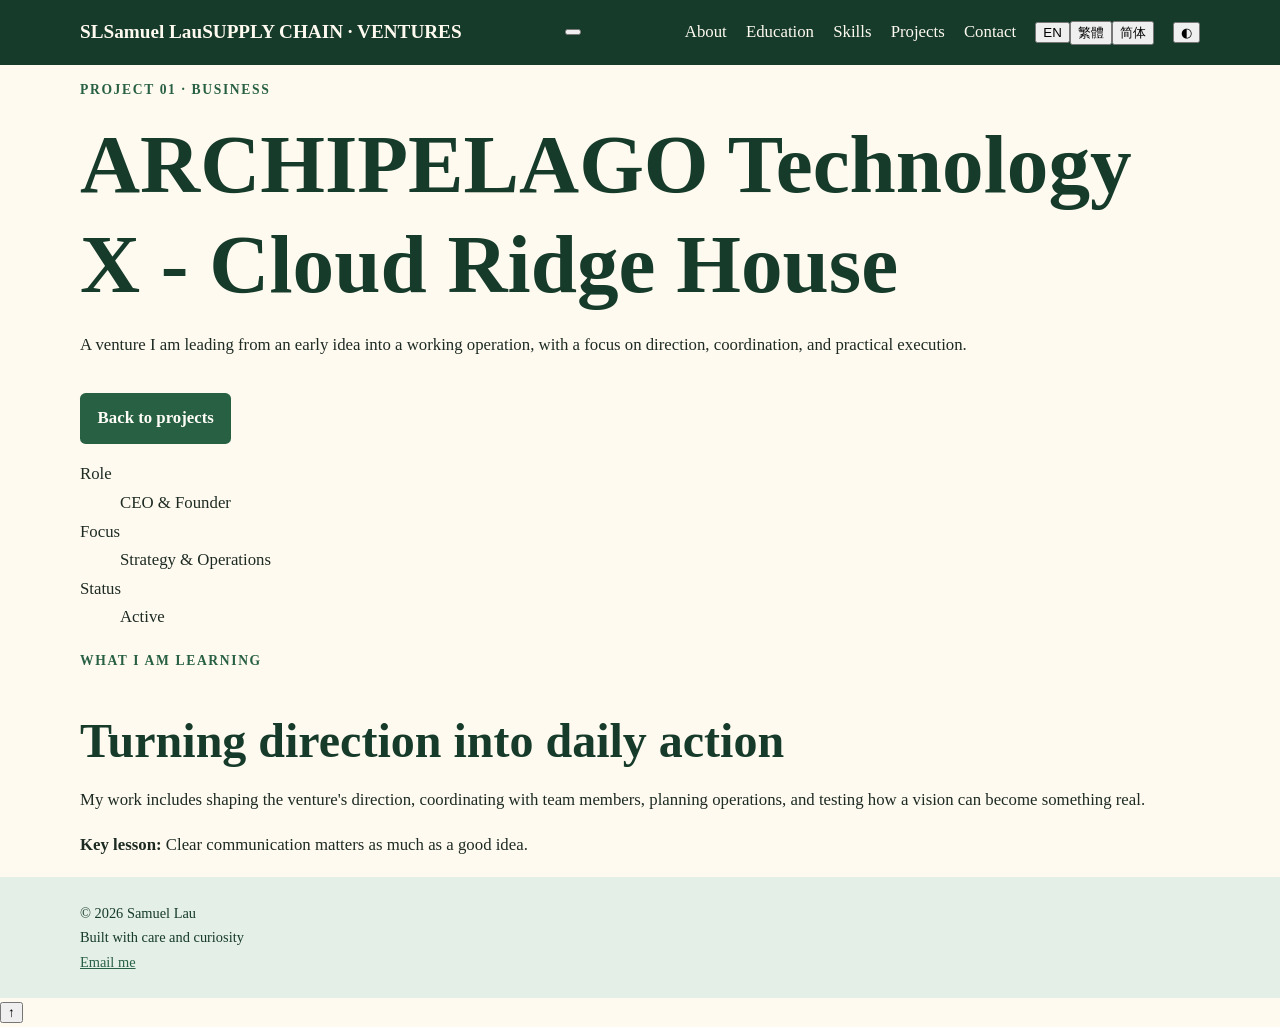
==== project-01.html @ cc4ba356 "Add files via upload" ====
<!doctype html>
<html lang="en">
<head>
  <meta charset="utf-8">
  <meta name="viewport" content="width=device-width, initial-scale=1">
  <meta name="description" content="Project 01: ARCHIPELAGO Technology X and Cloud Ridge House.">
  <meta name="author" content="Samuel Lau">
  <meta name="theme-color" content="#075b9f">
  <title>Project 01 | Samuel Lau</title>
  <link rel="preconnect" href="https://fonts.googleapis.com">
  <link rel="preconnect" href="https://fonts.gstatic.com" crossorigin>
  <link href="https://fonts.googleapis.com/css2?family=Fraunces:opsz,wght@9..144,400;9..144,600;9..144,700&family=Inter:wght@400;500;600;700&display=swap" rel="stylesheet">
  <link rel="stylesheet" href="style.css">
</head>
<body data-page="project-detail">
<a class="skip-link" href="#main-content">Skip to main content</a>
<header class="site-header" id="site-header"><nav class="container navigation" aria-label="Main navigation"><a class="site-name" href="index.html"><span class="logo-mark" aria-hidden="true"><span>SL</span><i></i></span><span class="brand-copy"><span class="brand-name">Samuel Lau</span><span class="brand-descriptor">SUPPLY CHAIN · VENTURES</span></span></a><button class="nav-toggle" id="navToggle" type="button" aria-expanded="false" aria-controls="navLinks" aria-label="Toggle navigation"><span></span><span></span><span></span></button><ul class="nav-links" id="navLinks"><li><a href="about.html">About</a></li><li><a href="education.html">Education</a></li><li><a href="skills.html">Skills</a></li><li><a class="active" aria-current="page" href="projects.html">Projects</a></li><li><a href="contact.html">Contact</a></li><li><div class="language-switcher" role="group" aria-label="Website language"><button type="button" class="language-button" data-language="en" aria-pressed="true">EN</button><button type="button" class="language-button" data-language="zh-Hant" aria-pressed="false">繁體</button><button type="button" class="language-button" data-language="zh-Hans" aria-pressed="false">简体</button></div></li><li><button class="theme-toggle" id="themeToggle" type="button" aria-label="Toggle dark mode">◐</button></li></ul></nav></header>
<main id="main-content"><section class="detail-hero" aria-labelledby="project-heading"><div class="container detail-layout"><div class="detail-copy"><p class="eyebrow">Project 01 · Business</p><h1 id="project-heading">ARCHIPELAGO Technology X - Cloud Ridge House</h1><p class="detail-lead">A venture I am leading from an early idea into a working operation, with a focus on direction, coordination, and practical execution.</p><div class="detail-actions"><a class="button" href="projects.html">Back to projects</a></div></div><aside class="detail-panel" aria-label="Project details"><dl><div><dt>Role</dt><dd>CEO &amp; Founder</dd></div><div><dt>Focus</dt><dd>Strategy &amp; Operations</dd></div><div><dt>Status</dt><dd>Active</dd></div></dl></aside></div></section><section class="detail-section container"><div class="detail-copy"><p class="eyebrow">What I am learning</p><h2>Turning direction into daily action</h2><p>My work includes shaping the venture's direction, coordinating with team members, planning operations, and testing how a vision can become something real.</p><p><strong>Key lesson:</strong> Clear communication matters as much as a good idea.</p></div></section></main>
<footer class="site-footer"><div class="container footer-inner"><p>© <span id="year"></span> Samuel Lau</p><p>Built with care and curiosity</p><a href="https://mail.google.com/mail/?view=cm&amp;fs=1&amp;to=kinyeung.lau@gmail.com" target="_blank" rel="noopener noreferrer">Email me</a></div></footer><button class="back-to-top" id="backToTop" type="button" aria-label="Back to top">↑</button><script src="script.js"></script>
</body>
</html>
---- style.css ----
﻿/* Change these colour variables to update the site's palette. */
:root { --navy:#163b2a; --blue:#286044; --blue-light:#e4efe7; --cream:#fffaf0; --paper:#fffdf7; --ink:#1d2b23; --line:#bfd1c3; --focus:#8a4300; }
* { box-sizing:border-box; } html { scroll-behavior:smooth; }
body { margin:0; background:var(--cream); color:var(--ink); font-family:Georgia, "Times New Roman", serif; font-size:1.05rem; line-height:1.7; }
h1,h2,h3 { color:var(--navy); line-height:1.2; } h1 { font-size:clamp(2.7rem,8vw,5.2rem); margin:.35rem 0; } h2 { font-size:clamp(2rem,4vw,3rem); margin-bottom:1rem; } h3 { font-size:1.3rem; margin:0 0 .5rem; }
a { color:var(--blue); } a:hover { color:var(--navy); } a:focus-visible,.button:focus-visible { outline:3px solid var(--focus); outline-offset:4px; border-radius:3px; }
.container { width:min(100% - 2rem,70rem); margin-inline:auto; }
.site-header { background:var(--navy); } .navigation { display:flex; align-items:center; justify-content:space-between; gap:1rem; padding:1rem 0; } .site-name,.nav-links a { color:var(--cream); text-decoration:none; } .site-name { font-weight:bold; font-size:1.2rem; } .nav-links { display:flex; flex-wrap:wrap; gap:.7rem 1.2rem; list-style:none; margin:0; padding:0; } .nav-links a:hover { color:var(--blue-light); }
.skip-link { position:absolute; left:1rem; top:-5rem; padding:.5rem .8rem; background:var(--cream); color:var(--navy); z-index:2; } .skip-link:focus { top:1rem; }
.hero { display:grid; grid-template-columns:1.05fr .95fr; align-items:center; gap:clamp(2rem,6vw,5rem); padding-block:clamp(4rem,12vw,8rem); } .eyebrow { color:var(--blue); font-size:.85rem; font-weight:bold; letter-spacing:.12em; text-transform:uppercase; } .hero-role { color:var(--blue); font-size:1.4rem; margin-bottom:1rem; } .hero-intro,.section-intro { max-width:45rem; font-size:1.2rem; } .button { display:inline-block; margin-top:1rem; padding:.7rem 1.1rem; background:var(--blue); color:var(--paper); font-weight:bold; text-decoration:none; border-radius:.35rem; } .button:hover { background:var(--navy); color:var(--paper); }
.hero-photo { margin:0; } .hero-photo img { display:block; width:100%; aspect-ratio:4 / 3; object-fit:cover; border:8px solid var(--paper); border-radius:1rem; box-shadow:0 1rem 2.5rem rgba(22,59,42,.2); } .hero-photo figcaption { margin-top:.6rem; color:var(--blue); font-size:.9rem; text-align:center; }
.section { padding-block:clamp(3rem,8vw,6rem); } .section-tint { background:var(--blue-light); } .card-grid { display:grid; grid-template-columns:repeat(3,1fr); gap:1.25rem; list-style:none; margin:2rem 0 0; padding:0; } .info-card,.project-card { padding:1.5rem; background:var(--paper); border:1px solid var(--line); border-radius:.5rem; } .project-number { color:var(--blue); font-size:.85rem; font-weight:bold; letter-spacing:.08em; margin-bottom:1rem; }
.contact-section { background:var(--navy); color:var(--cream); } .contact-section h2,.contact-section .eyebrow { color:var(--cream); } .email-link { color:var(--cream); font-weight:bold; } .site-footer { padding-block:1.5rem; background:var(--blue-light); color:var(--navy); font-size:.9rem; } .site-footer p { margin:0; }
/* Adjust this spacing and breakpoint for a different mobile layout. */
@media (max-width:700px) { .navigation { align-items:flex-start; flex-direction:column; } .nav-links { gap:.35rem .9rem; } .project-grid { grid-template-columns:1fr; } .hero { grid-template-columns:1fr; padding-block:4rem; } .hero-photo { max-width:34rem; width:100%; margin-inline:auto; } }
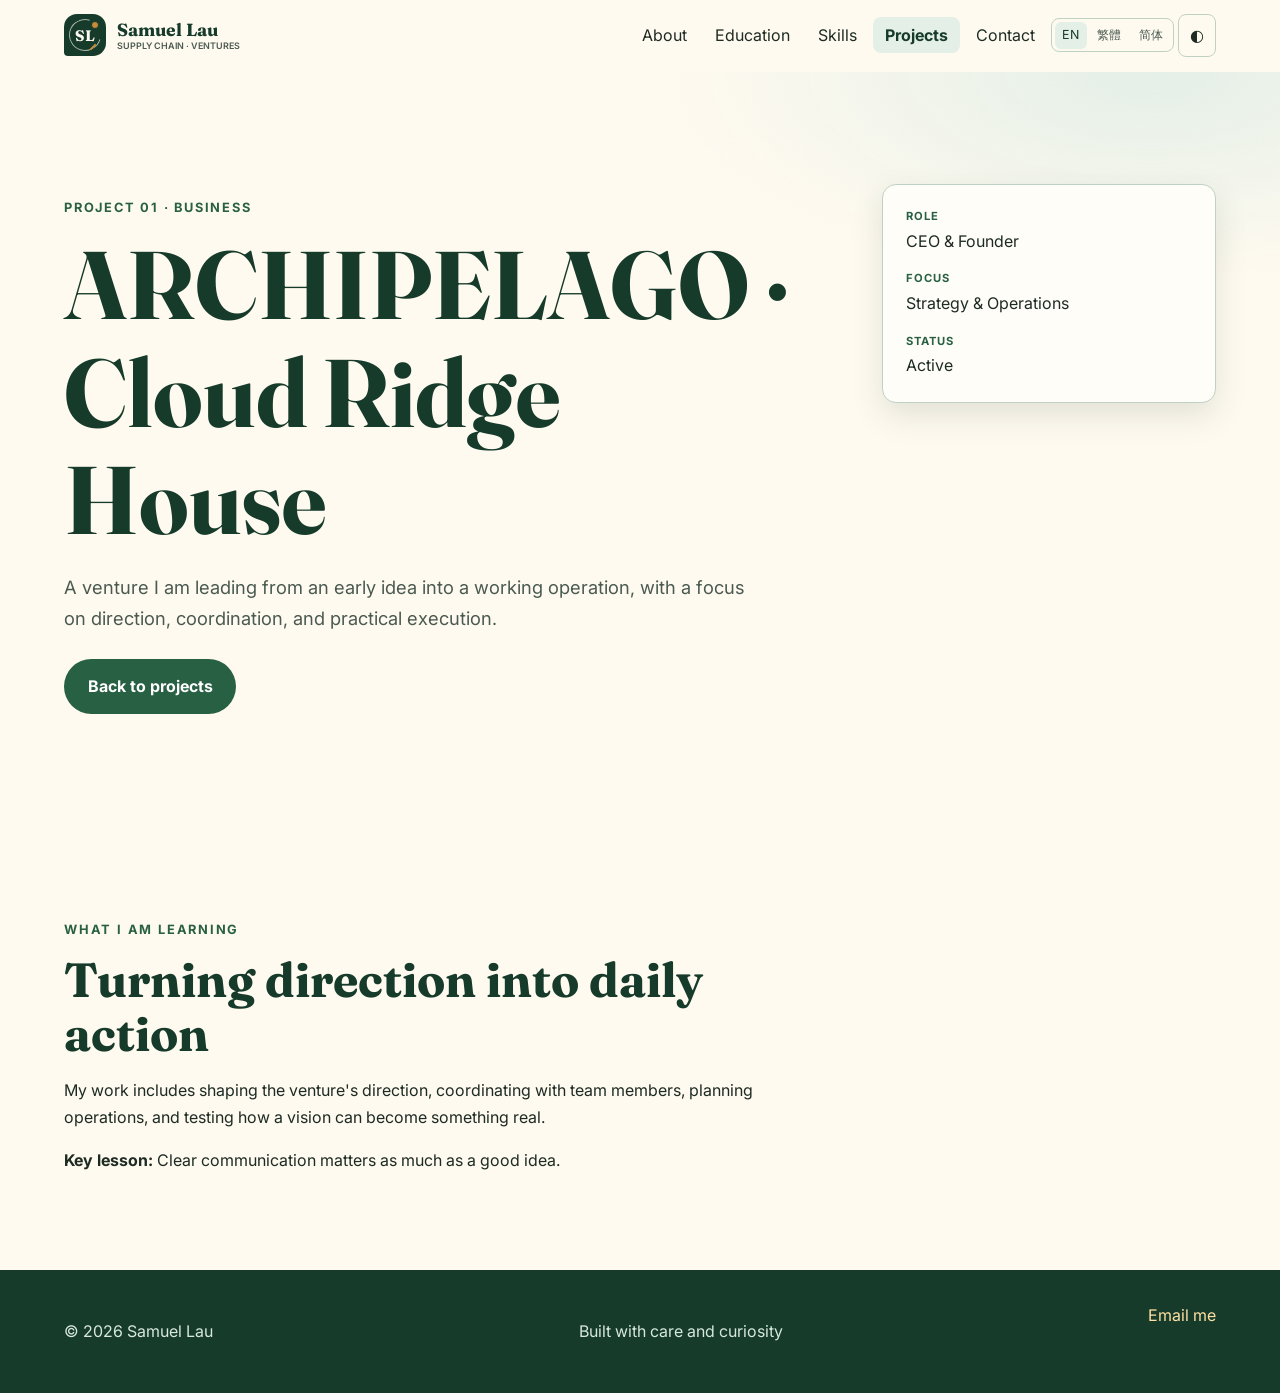
==== commit 7ff0e124: "Add files via upload" ====
--- a/project-01.html
+++ b/project-01.html
@@ -1,9 +1,9 @@
-<!doctype html>
+﻿<!doctype html>
 <html lang="en">
 <head>
   <meta charset="utf-8">
   <meta name="viewport" content="width=device-width, initial-scale=1">
-  <meta name="description" content="Project 01: ARCHIPELAGO Technology X and Cloud Ridge House.">
+  <meta name="description" content="Project 01: ARCHIPELAGO · Cloud Ridge House.">
   <meta name="author" content="Samuel Lau">
   <meta name="theme-color" content="#075b9f">
   <title>Project 01 | Samuel Lau</title>
@@ -15,7 +15,7 @@
 <body data-page="project-detail">
 <a class="skip-link" href="#main-content">Skip to main content</a>
 <header class="site-header" id="site-header"><nav class="container navigation" aria-label="Main navigation"><a class="site-name" href="index.html"><span class="logo-mark" aria-hidden="true"><span>SL</span><i></i></span><span class="brand-copy"><span class="brand-name">Samuel Lau</span><span class="brand-descriptor">SUPPLY CHAIN · VENTURES</span></span></a><button class="nav-toggle" id="navToggle" type="button" aria-expanded="false" aria-controls="navLinks" aria-label="Toggle navigation"><span></span><span></span><span></span></button><ul class="nav-links" id="navLinks"><li><a href="about.html">About</a></li><li><a href="education.html">Education</a></li><li><a href="skills.html">Skills</a></li><li><a class="active" aria-current="page" href="projects.html">Projects</a></li><li><a href="contact.html">Contact</a></li><li><div class="language-switcher" role="group" aria-label="Website language"><button type="button" class="language-button" data-language="en" aria-pressed="true">EN</button><button type="button" class="language-button" data-language="zh-Hant" aria-pressed="false">繁體</button><button type="button" class="language-button" data-language="zh-Hans" aria-pressed="false">简体</button></div></li><li><button class="theme-toggle" id="themeToggle" type="button" aria-label="Toggle dark mode">◐</button></li></ul></nav></header>
-<main id="main-content"><section class="detail-hero" aria-labelledby="project-heading"><div class="container detail-layout"><div class="detail-copy"><p class="eyebrow">Project 01 · Business</p><h1 id="project-heading">ARCHIPELAGO Technology X - Cloud Ridge House</h1><p class="detail-lead">A venture I am leading from an early idea into a working operation, with a focus on direction, coordination, and practical execution.</p><div class="detail-actions"><a class="button" href="projects.html">Back to projects</a></div></div><aside class="detail-panel" aria-label="Project details"><dl><div><dt>Role</dt><dd>CEO &amp; Founder</dd></div><div><dt>Focus</dt><dd>Strategy &amp; Operations</dd></div><div><dt>Status</dt><dd>Active</dd></div></dl></aside></div></section><section class="detail-section container"><div class="detail-copy"><p class="eyebrow">What I am learning</p><h2>Turning direction into daily action</h2><p>My work includes shaping the venture's direction, coordinating with team members, planning operations, and testing how a vision can become something real.</p><p><strong>Key lesson:</strong> Clear communication matters as much as a good idea.</p></div></section></main>
+<main id="main-content"><section class="detail-hero" aria-labelledby="project-heading"><div class="container detail-layout"><div class="detail-copy"><p class="eyebrow">Project 01 · Business</p><h1 id="project-heading"><span data-company-name>ARCHIPELAGO · Cloud Ridge House</span></h1><p class="detail-lead">A venture I am leading from an early idea into a working operation, with a focus on direction, coordination, and practical execution.</p><div class="detail-actions"><a class="button" href="projects.html">Back to projects</a></div></div><aside class="detail-panel" aria-label="Project details"><dl><div><dt>Role</dt><dd>CEO &amp; Founder</dd></div><div><dt>Focus</dt><dd>Strategy &amp; Operations</dd></div><div><dt>Status</dt><dd>Active</dd></div></dl></aside></div></section><section class="detail-section container"><div class="detail-copy"><p class="eyebrow">What I am learning</p><h2>Turning direction into daily action</h2><p>My work includes shaping the venture's direction, coordinating with team members, planning operations, and testing how a vision can become something real.</p><p><strong>Key lesson:</strong> Clear communication matters as much as a good idea.</p></div></section></main>
 <footer class="site-footer"><div class="container footer-inner"><p>© <span id="year"></span> Samuel Lau</p><p>Built with care and curiosity</p><a href="https://mail.google.com/mail/?view=cm&amp;fs=1&amp;to=kinyeung.lau@gmail.com" target="_blank" rel="noopener noreferrer">Email me</a></div></footer><button class="back-to-top" id="backToTop" type="button" aria-label="Back to top">↑</button><script src="script.js"></script>
 </body>
 </html>
--- a/style.css
+++ b/style.css
@@ -1,15 +1,28 @@
-﻿/* Change these colour variables to update the site's palette. */
-:root { --navy:#163b2a; --blue:#286044; --blue-light:#e4efe7; --cream:#fffaf0; --paper:#fffdf7; --ink:#1d2b23; --line:#bfd1c3; --focus:#8a4300; }
-* { box-sizing:border-box; } html { scroll-behavior:smooth; }
-body { margin:0; background:var(--cream); color:var(--ink); font-family:Georgia, "Times New Roman", serif; font-size:1.05rem; line-height:1.7; }
-h1,h2,h3 { color:var(--navy); line-height:1.2; } h1 { font-size:clamp(2.7rem,8vw,5.2rem); margin:.35rem 0; } h2 { font-size:clamp(2rem,4vw,3rem); margin-bottom:1rem; } h3 { font-size:1.3rem; margin:0 0 .5rem; }
-a { color:var(--blue); } a:hover { color:var(--navy); } a:focus-visible,.button:focus-visible { outline:3px solid var(--focus); outline-offset:4px; border-radius:3px; }
-.container { width:min(100% - 2rem,70rem); margin-inline:auto; }
-.site-header { background:var(--navy); } .navigation { display:flex; align-items:center; justify-content:space-between; gap:1rem; padding:1rem 0; } .site-name,.nav-links a { color:var(--cream); text-decoration:none; } .site-name { font-weight:bold; font-size:1.2rem; } .nav-links { display:flex; flex-wrap:wrap; gap:.7rem 1.2rem; list-style:none; margin:0; padding:0; } .nav-links a:hover { color:var(--blue-light); }
-.skip-link { position:absolute; left:1rem; top:-5rem; padding:.5rem .8rem; background:var(--cream); color:var(--navy); z-index:2; } .skip-link:focus { top:1rem; }
-.hero { display:grid; grid-template-columns:1.05fr .95fr; align-items:center; gap:clamp(2rem,6vw,5rem); padding-block:clamp(4rem,12vw,8rem); } .eyebrow { color:var(--blue); font-size:.85rem; font-weight:bold; letter-spacing:.12em; text-transform:uppercase; } .hero-role { color:var(--blue); font-size:1.4rem; margin-bottom:1rem; } .hero-intro,.section-intro { max-width:45rem; font-size:1.2rem; } .button { display:inline-block; margin-top:1rem; padding:.7rem 1.1rem; background:var(--blue); color:var(--paper); font-weight:bold; text-decoration:none; border-radius:.35rem; } .button:hover { background:var(--navy); color:var(--paper); }
-.hero-photo { margin:0; } .hero-photo img { display:block; width:100%; aspect-ratio:4 / 3; object-fit:cover; border:8px solid var(--paper); border-radius:1rem; box-shadow:0 1rem 2.5rem rgba(22,59,42,.2); } .hero-photo figcaption { margin-top:.6rem; color:var(--blue); font-size:.9rem; text-align:center; }
-.section { padding-block:clamp(3rem,8vw,6rem); } .section-tint { background:var(--blue-light); } .card-grid { display:grid; grid-template-columns:repeat(3,1fr); gap:1.25rem; list-style:none; margin:2rem 0 0; padding:0; } .info-card,.project-card { padding:1.5rem; background:var(--paper); border:1px solid var(--line); border-radius:.5rem; } .project-number { color:var(--blue); font-size:.85rem; font-weight:bold; letter-spacing:.08em; margin-bottom:1rem; }
-.contact-section { background:var(--navy); color:var(--cream); } .contact-section h2,.contact-section .eyebrow { color:var(--cream); } .email-link { color:var(--cream); font-weight:bold; } .site-footer { padding-block:1.5rem; background:var(--blue-light); color:var(--navy); font-size:.9rem; } .site-footer p { margin:0; }
-/* Adjust this spacing and breakpoint for a different mobile layout. */
-@media (max-width:700px) { .navigation { align-items:flex-start; flex-direction:column; } .nav-links { gap:.35rem .9rem; } .project-grid { grid-template-columns:1fr; } .hero { grid-template-columns:1fr; padding-block:4rem; } .hero-photo { max-width:34rem; width:100%; margin-inline:auto; } }
+/* ARCHIPELAGO ocean palette */
+.home-page main > section:not(.hero){display:none}
+.nav-links a[aria-current=page]{color:var(--navy);font-weight:700}
+.language-switcher{display:flex;align-items:center;gap:.2rem;border:1px solid var(--line);border-radius:8px;padding:.18rem}.language-button{border:0;border-radius:6px;background:transparent;color:var(--soft);padding:.32rem .45rem;font-size:.78rem;line-height:1.3}.language-button:hover,.language-button[aria-pressed="true"]{background:var(--blue-light);color:var(--navy)}
+:root{--navy:#075b9f;--blue:#1976b9;--blue-light:#dff3fb;--cream:#fffaf1;--paper:#ffffff;--ink:#17334d;--soft:#5e7183;--line:#b9d7e6;--focus:#e5752f;--accent:#ff9a44;--shadow:0 12px 32px rgba(7,91,159,.14)}
+body.dark{--navy:#d9effa;--blue:#7ec9f0;--blue-light:#17364b;--cream:#0d1d29;--paper:#142b3b;--ink:#e8f5fb;--soft:#b6cbd7;--line:#2d5065;--focus:#ffc267;--accent:#ffb15e}
+.hero{background:radial-gradient(900px 420px at 85% -10%,var(--blue-light),transparent 65%),var(--cream)}
+.hero-bg span:first-child{background:#8bd4f4}.hero-bg span:last-child{background:#ffd38a}
+.section-tint{background:var(--blue-light)}
+.contact-section{background:var(--navy)}
+.site-footer{background:#064777}
+:root{--navy:#163b2a;--blue:#286044;--blue-light:#e4efe7;--cream:#fffaf0;--paper:#fffdf7;--ink:#1d2b23;--soft:#4a5a50;--line:#bfd1c3;--focus:#b45309;--accent:#c98a3a;--shadow:0 12px 32px rgba(22,59,42,.13);--display:'Fraunces',Georgia,serif;--body:'Inter',Arial,sans-serif}*{box-sizing:border-box}html{scroll-behavior:smooth;scroll-padding-top:5rem}body{margin:0;background:var(--cream);color:var(--ink);font:16px/1.7 var(--body);transition:background .3s,color .3s}body.dark{--navy:#d7e8dc;--blue:#9ad6b2;--blue-light:#1a2a22;--cream:#0e1713;--paper:#16221c;--ink:#e6efe8;--soft:#a9b8ae;--line:#2c3d33;--focus:#fbbf24;--accent:#e8b56a}h1,h2,h3{font-family:var(--display);color:var(--navy);line-height:1.12}h1{font-size:clamp(3rem,8vw,6rem);margin:.2rem 0}h2{font-size:clamp(2rem,5vw,3.6rem);margin:0 0 1rem}h3{font-size:1.25rem;margin:0 0 .6rem}a{color:var(--blue);text-decoration:none}a:hover{color:var(--navy)}button,input,textarea{font:inherit}button{cursor:pointer}:focus-visible{outline:3px solid var(--focus);outline-offset:3px}.container{width:min(100% - 2.5rem,72rem);margin-inline:auto}.skip-link{position:absolute;top:-5rem;left:1rem;padding:.6rem 1rem;background:var(--navy);color:var(--cream);z-index:100}.skip-link:focus{top:1rem}.site-header{position:sticky;top:0;z-index:50;background:color-mix(in srgb,var(--cream) 90%,transparent);backdrop-filter:blur(12px);border-bottom:1px solid transparent}.site-header.scrolled{border-color:var(--line);box-shadow:0 2px 8px rgba(0,0,0,.08)}.navigation{display:flex;align-items:center;justify-content:space-between;gap:1rem;padding:.85rem 0}.site-name{display:flex;align-items:center;gap:.6rem;color:var(--navy);font:700 1.1rem var(--display)}.logo-mark{display:grid;place-items:center;width:36px;height:36px;background:var(--navy);color:var(--cream);border-radius:10px;font:700 .8rem var(--body)}.nav-links{display:flex;align-items:center;gap:.25rem;list-style:none;margin:0;padding:0}.nav-links a{padding:.5rem .75rem;color:var(--ink);border-radius:8px}.nav-links a:hover,.nav-links a.active{background:var(--blue-light);color:var(--navy)}.theme-toggle,.nav-toggle{border:1px solid var(--line);background:transparent;color:var(--ink);border-radius:8px;padding:.45rem .7rem}.nav-toggle{display:none}.hero{position:relative;overflow:hidden;padding:clamp(4rem,10vw,8rem) 0}.hero-bg span{position:absolute;border-radius:50%;filter:blur(50px);opacity:.3}.hero-bg span:first-child{width:280px;height:280px;background:var(--blue-light);right:12%;top:0}.hero-bg span:last-child{width:180px;height:180px;background:#e9bf88;left:4%;bottom:0}.hero-inner{position:relative;display:grid;grid-template-columns:1.1fr .9fr;align-items:center;gap:clamp(2rem,6vw,5rem)}.eyebrow{color:var(--blue);font-size:.8rem;font-weight:700;letter-spacing:.14em;text-transform:uppercase}.hero-role{color:var(--blue);font:600 1.3rem var(--display)}.hero-intro,.section-intro{max-width:46rem;font-size:1.08rem;color:var(--soft)}.hero-actions{display:flex;flex-wrap:wrap;gap:.75rem;margin-top:1.5rem}.button{display:inline-flex;justify-content:center;padding:.75rem 1.35rem;border:2px solid transparent;border-radius:999px;background:var(--blue);color:#fff;font-weight:700}.button:hover{background:var(--navy);color:var(--cream)}.button-ghost{background:transparent;color:var(--navy);border-color:var(--line)}.hero-stats{display:flex;gap:2rem;list-style:none;margin:2rem 0 0;padding:1.2rem 0 0;border-top:1px solid var(--line)}.hero-stats strong{display:block;font:700 1.8rem var(--display);color:var(--navy)}.hero-stats span{font-size:.75rem;color:var(--soft);text-transform:uppercase;letter-spacing:.06em}.hero-photo{margin:0}.photo-frame{overflow:hidden;box-shadow:var(--shadow);border-radius:14px;transform:rotate(-2deg)}.photo-frame img{width:100%;aspect-ratio:4/5;object-fit:cover}.hero-photo figcaption{text-align:center;color:var(--soft);font-size:.85rem;font-style:italic;margin-top:1rem}.section{padding-block:clamp(3.5rem,8vw,6rem)}.section-tint{background:var(--blue-light)}.timeline{list-style:none;margin:2.5rem 0 0;padding:0;position:relative}.timeline:before{content:'';position:absolute;left:9px;top:8px;bottom:8px;width:2px;background:var(--line)}.timeline-item{display:flex;gap:1.5rem;position:relative;padding-bottom:2rem}.timeline-marker{flex:none;width:20px;height:20px;border:3px solid var(--blue);border-radius:50%;background:var(--paper);z-index:1}.timeline-date,.project-number,.tag{color:var(--blue);font-size:.76rem;font-weight:700;letter-spacing:.1em;text-transform:uppercase}.timeline-org{color:var(--soft);font-weight:600}.skills-layout{display:grid;grid-template-columns:1.4fr 1fr;gap:2rem;margin-top:2rem}.card-grid{display:grid;grid-template-columns:repeat(3,1fr);gap:1.2rem;list-style:none;margin:2rem 0 0;padding:0}.skills-grid{grid-template-columns:1fr}.info-card,.project-card,.skill-bars{padding:1.5rem;background:var(--paper);border:1px solid var(--line);border-radius:14px;box-shadow:0 3px 12px rgba(22,59,42,.06);transition:transform .25s,box-shadow .25s}.info-card:hover,.project-card:hover{transform:translateY(-4px);box-shadow:var(--shadow)}.card-icon{display:grid;place-items:center;width:46px;height:46px;margin-bottom:1rem;background:var(--blue-light);color:var(--blue);border-radius:12px;font-size:1.5rem}.skill-bar{margin:1rem 0}.skill-bar span{display:flex;justify-content:space-between;font-size:.9rem}.skill-bar b{color:var(--blue)}.skill-bar i{display:block;width:0;height:8px;margin-top:.45rem;background:linear-gradient(90deg,var(--blue),var(--accent));border-radius:99px;transition:width 1s}.filter-bar{display:flex;gap:.5rem;flex-wrap:wrap;margin:1.5rem 0}.filter-btn{padding:.5rem 1rem;border:1px solid var(--line);border-radius:99px;background:var(--paper);color:var(--ink)}.filter-btn.active{background:var(--navy);color:var(--cream)}.project-grid{grid-template-columns:repeat(auto-fit,minmax(260px,1fr))}.project-card{position:relative}.project-tag{position:absolute;top:1rem;right:1rem;padding:.25rem .6rem;background:var(--blue-light);color:var(--navy);border-radius:99px;font-size:.7rem}.project-card p{color:var(--soft)}.project-meta{display:flex;flex-wrap:wrap;gap:1rem;list-style:none;margin:1.2rem 0 0;padding:1rem 0 0;border-top:1px solid var(--line);font-size:.8rem;color:var(--soft)}.project-meta span{display:block;color:var(--blue);font-size:.68rem;text-transform:uppercase;font-weight:700}.project-lesson{padding:.7rem .9rem;margin-top:1rem!important;background:var(--blue-light);border-left:3px solid var(--blue);font-size:.86rem}.contact-section{background:var(--navy);color:var(--cream)}.contact-section h2,.contact-section .eyebrow{color:var(--cream)}.contact-intro{max-width:42rem}.contact-layout{display:grid;grid-template-columns:1fr 1.2fr;gap:2rem}.contact-info{display:grid;gap:.75rem}.contact-card{display:flex;justify-content:space-between;gap:1rem;padding:1rem 1.2rem;background:rgba(255,255,255,.08);border:1px solid rgba(255,255,255,.15);border-radius:10px;color:var(--cream)}.contact-card span{color:#d7e8dc}.contact-form{padding:1.5rem;background:rgba(255,255,255,.08);border:1px solid rgba(255,255,255,.15);border-radius:14px}.contact-form label{display:block;margin-top:.8rem;color:var(--cream);font-size:.9rem}.contact-form input,.contact-form textarea{width:100%;margin-top:.35rem;padding:.7rem;border:1px solid rgba(255,255,255,.25);border-radius:8px;background:rgba(255,255,255,.1);color:#fff}.contact-form small{display:block;min-height:1.2em;color:#ffbea8}.contact-form .button{width:100%;margin-top:1rem;background:var(--cream);color:var(--navy)}.site-footer{padding:2rem 0;background:var(--navy);color:#d7e8dc}.footer-inner{display:flex;justify-content:space-between;gap:1rem;flex-wrap:wrap}.footer-inner a{color:#ffe0a2}.back-to-top{position:fixed;right:1.2rem;bottom:1.2rem;width:44px;height:44px;border:0;border-radius:50%;background:var(--navy);color:var(--cream);font-size:1.3rem;box-shadow:var(--shadow);opacity:0;pointer-events:none;transition:opacity .25s}.back-to-top.visible{opacity:1;pointer-events:auto}.reveal{opacity:0;transform:translateY(20px);transition:opacity .7s,transform .7s}.reveal.visible{opacity:1;transform:none}.hidden{display:none!important}@media(max-width:900px){.hero-inner,.skills-layout,.contact-layout{grid-template-columns:1fr}.hero-photo{max-width:32rem;margin:auto}.card-grid{grid-template-columns:1fr 1fr}}@media(max-width:700px){.nav-toggle{display:block}.navigation{position:relative}.nav-links{position:absolute;top:100%;left:0;right:0;display:none;flex-direction:column;align-items:stretch;padding:.6rem 1rem 1rem;background:var(--cream);border-bottom:1px solid var(--line)}.nav-links.open{display:flex}.nav-links a{display:block}.hero{padding-block:3.5rem}.hero-actions{flex-direction:column}.hero-actions .button{width:100%}.card-grid{grid-template-columns:1fr}.hero-stats{gap:1rem}.footer-inner{display:grid}.timeline-item{gap:1rem}}@media(prefers-reduced-motion:reduce){*,*::before,*::after{animation:none!important;transition:none!important;scroll-behavior:auto!important}.reveal{opacity:1;transform:none}}@media print{.site-header,.back-to-top,.filter-bar,.contact-form{display:none}.reveal{opacity:1;transform:none}body{background:#fff;color:#000}}
+
+/* Personal wordmark */
+.site-name{gap:.7rem}
+.logo-mark{position:relative;isolation:isolate;flex:none;width:42px;height:42px;border-radius:13px 13px 13px 4px;font:700 .95rem var(--display)}
+.logo-mark::before{position:absolute;z-index:-1;inset:5px;content:"";border:1px solid color-mix(in srgb,var(--cream) 62%,transparent);border-right-color:transparent;border-radius:50%;transform:rotate(-28deg)}
+.logo-mark::after{position:absolute;top:7px;right:7px;width:6px;height:6px;content:"";background:var(--accent);border:1px solid var(--navy);border-radius:50%}
+.logo-mark>span{position:relative;z-index:1}
+.logo-mark>i{position:absolute;right:9px;bottom:8px;width:8px;height:2px;content:"";background:var(--accent);border-radius:2px;transform:rotate(-45deg)}
+.brand-copy{display:grid;gap:.05rem;line-height:1.2}
+.brand-name{font:700 1.1rem var(--display)}
+.brand-descriptor{color:var(--soft);font:600 .56rem/1.2 var(--body)}
+
+.form-actions{display:grid;grid-template-columns:1fr 1fr;gap:.65rem}.form-actions .button:first-child{grid-column:1/-1}.form-actions .button{margin-top:.65rem}
+
+.project-card{min-width:0;overflow:hidden}.project-card h2{font-size:clamp(1.4rem,2.4vw,2.1rem);line-height:1.15;overflow-wrap:anywhere;word-break:break-word}.project-link{color:inherit}.project-link:hover{color:var(--blue)}.detail-hero{padding-block:clamp(4rem,9vw,7rem);background:radial-gradient(700px 300px at 90% 0%,var(--blue-light),transparent 70%),var(--cream)}.detail-layout{display:grid;grid-template-columns:minmax(0,1.4fr) minmax(15rem,.6fr);gap:2.5rem;align-items:start}.detail-copy{max-width:48rem}.detail-copy h1{max-width:12ch}.detail-lead{max-width:44rem;font-size:1.15rem;color:var(--soft)}.detail-panel{padding:1.4rem;background:var(--paper);border:1px solid var(--line);border-radius:14px;box-shadow:var(--shadow)}.detail-panel dl{display:grid;gap:.9rem;margin:0}.detail-panel dt{color:var(--blue);font-size:.7rem;font-weight:700;letter-spacing:.1em;text-transform:uppercase}.detail-panel dd{margin:.1rem 0 0}.detail-section{padding-block:clamp(3rem,7vw,5rem)}.detail-section h2{font-size:clamp(1.8rem,4vw,3rem)}.detail-actions{display:flex;gap:.75rem;flex-wrap:wrap;margin-top:1.5rem}
+
